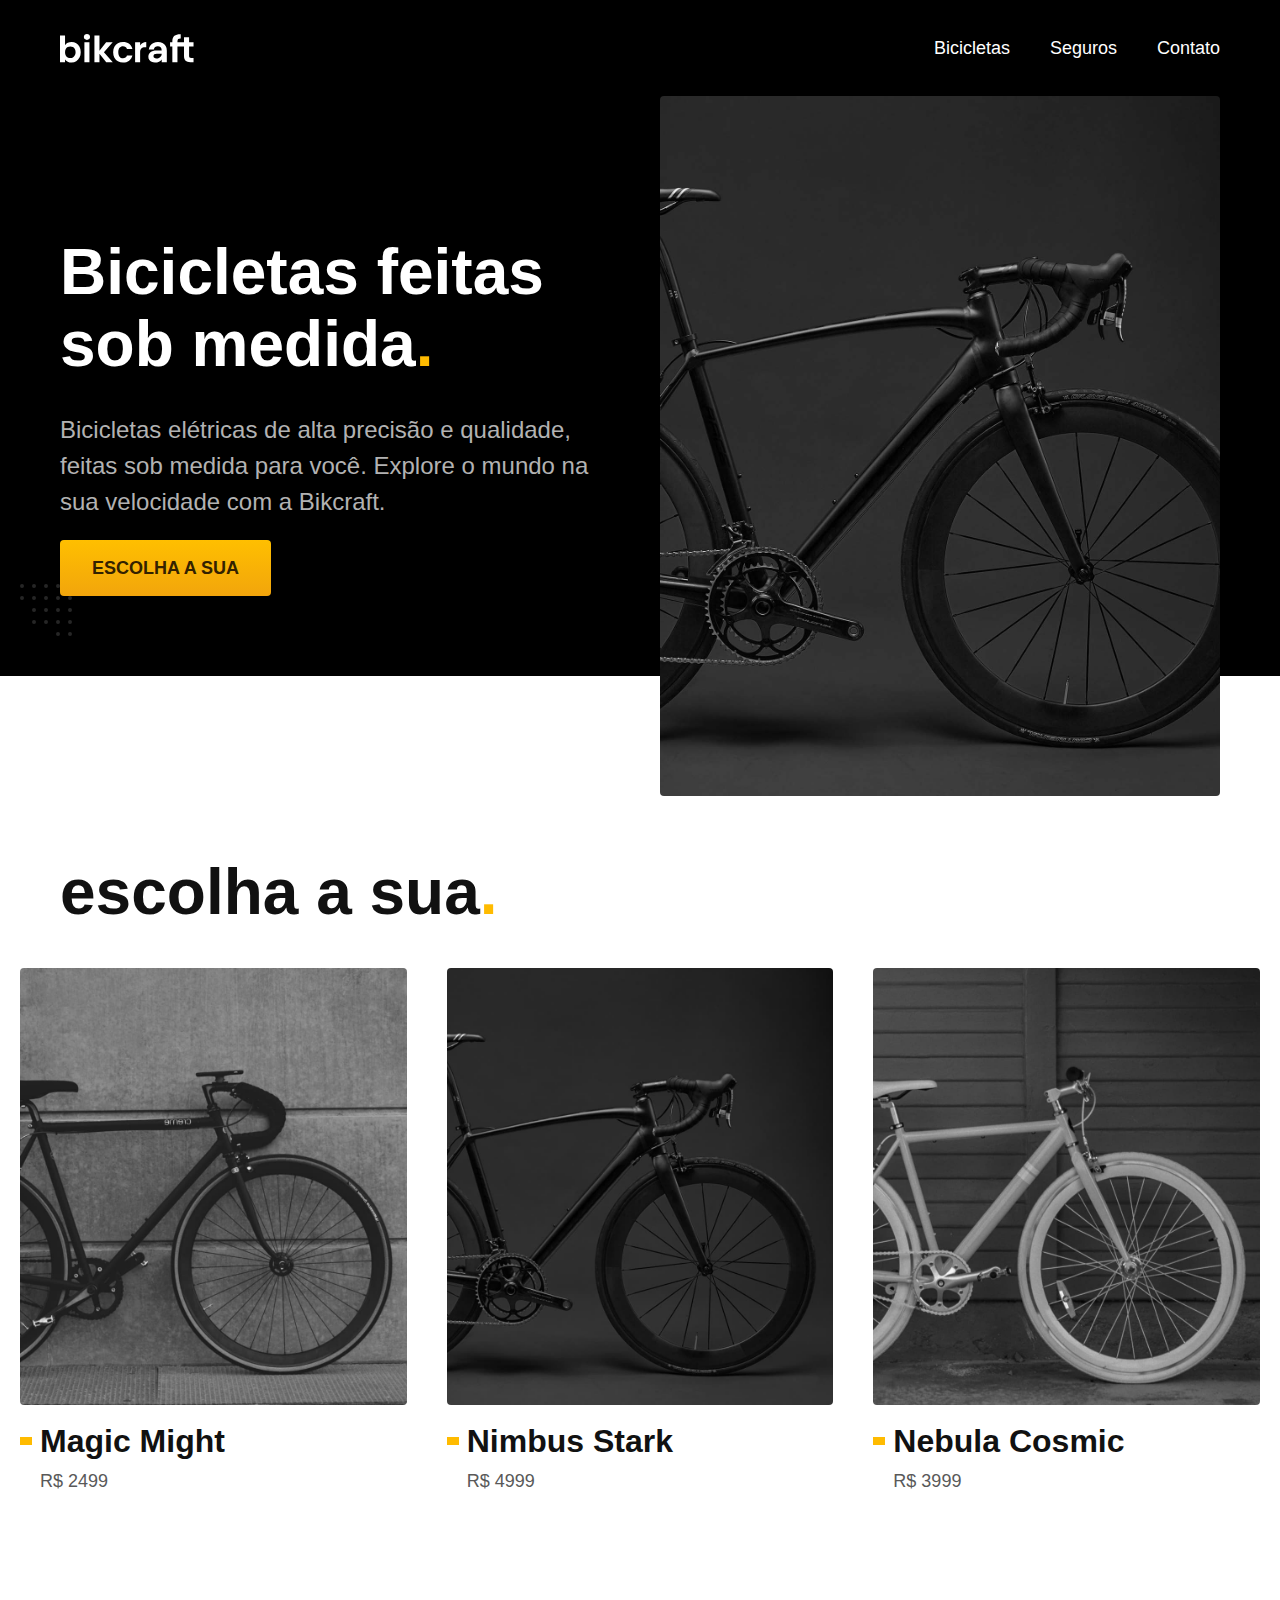
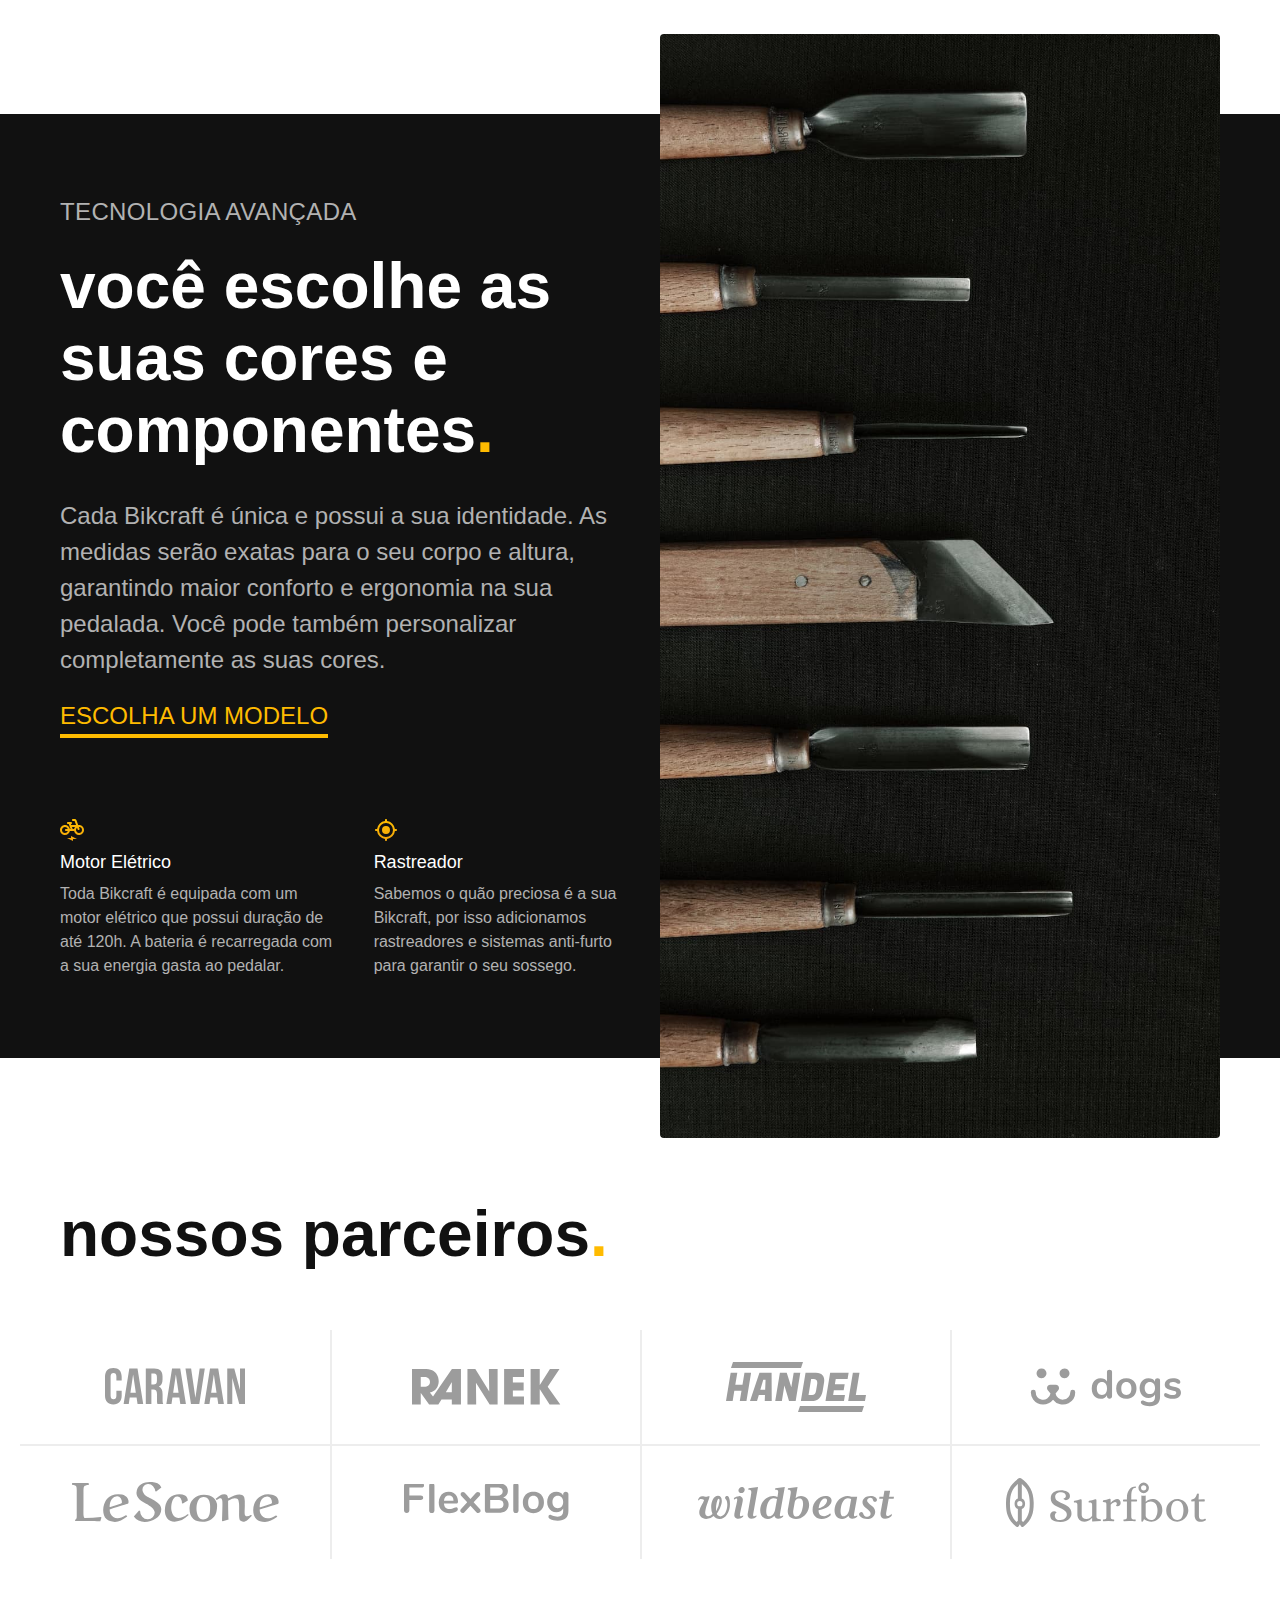
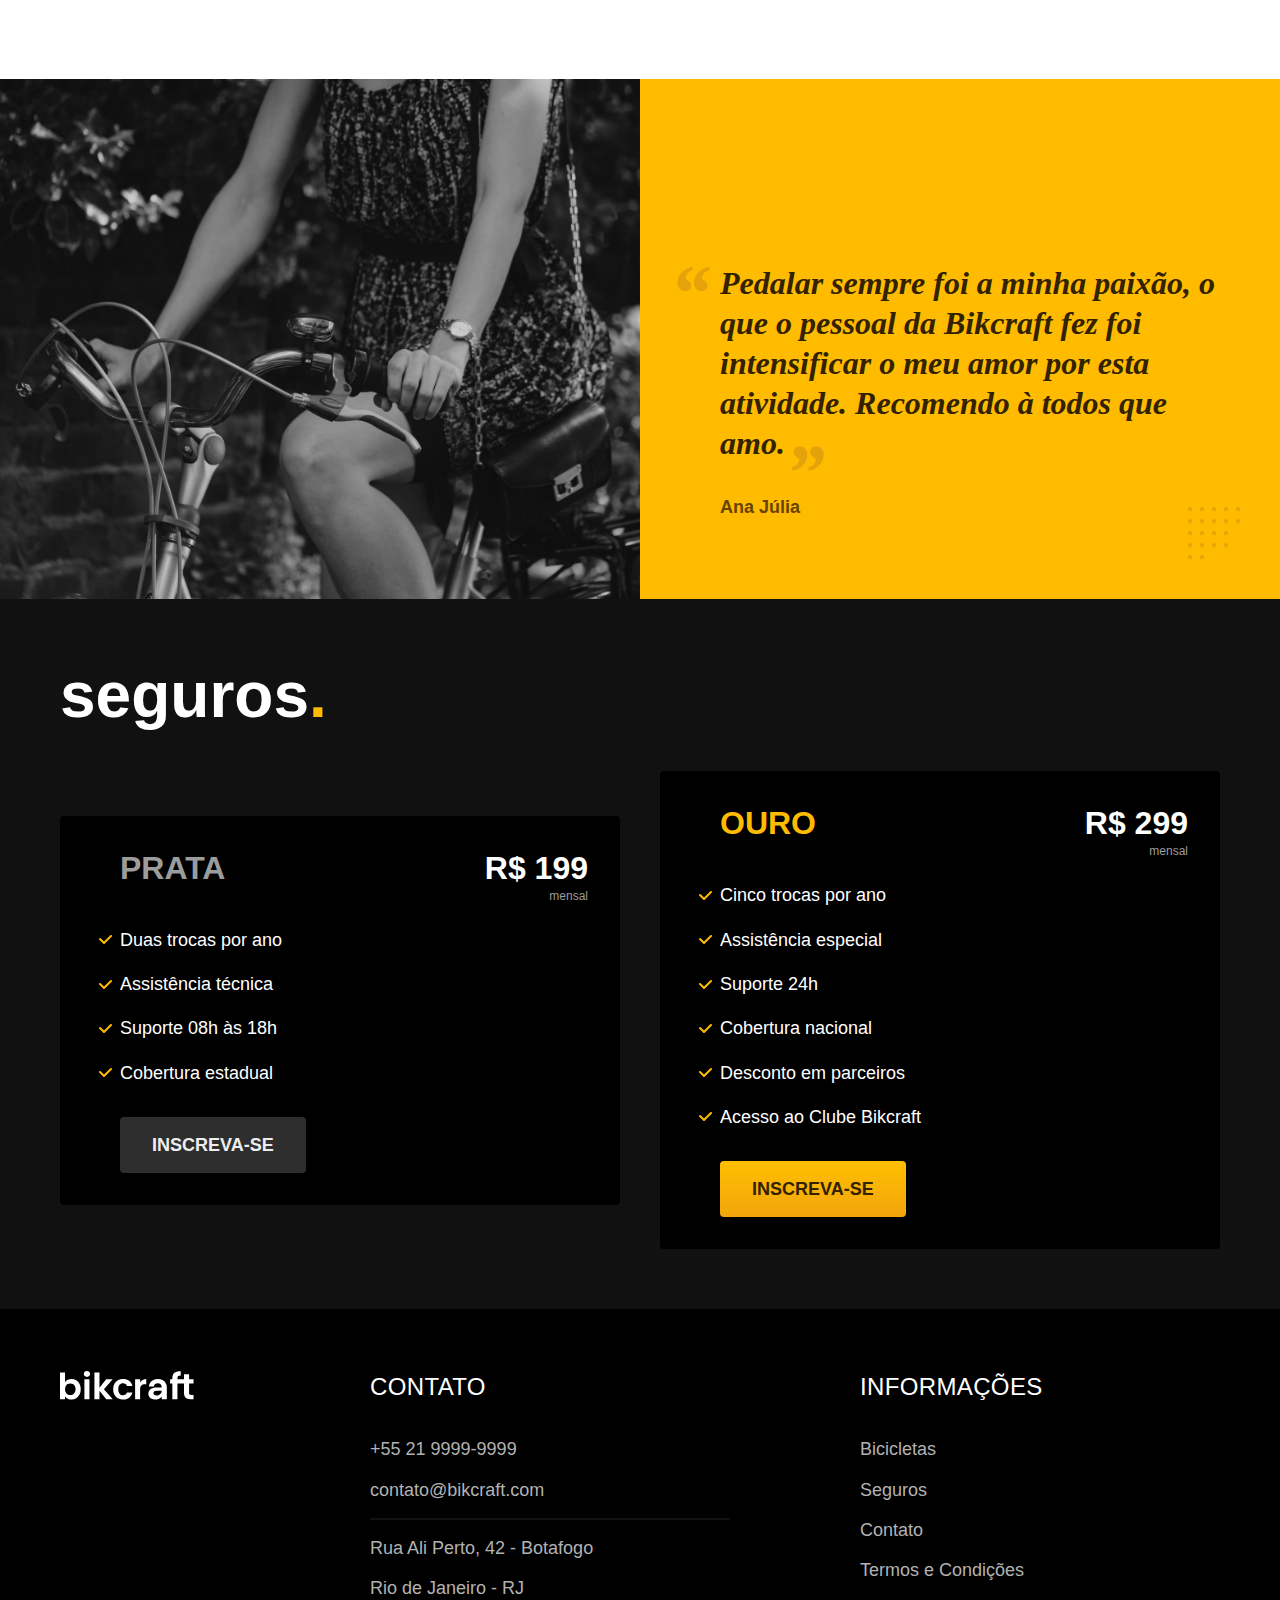
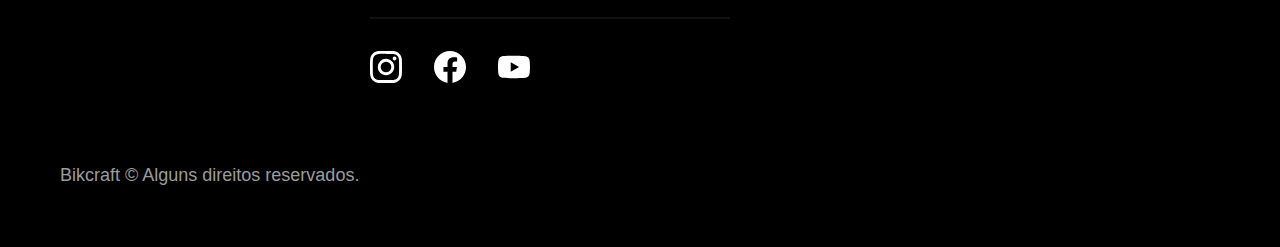
==== index.html @ 1fbd0f73 "adicionado projeto" ====
<!DOCTYPE html>
<html lang="pt-br">

<head>
  <meta charset="UTF-8">
  <meta name="viewport" content="width=device-width, initial-scale=1.0">

  <title>Bikcraft - Bicicletas Elétricas</title>
  <meta name="description" content="Bicicletas elétricas de alta precisão e qualidade, feitas sob medida para o cliente. Explore o mundo na sua velocidade com a Bikcraft.">

  <link rel="preload" href="./css/style.css" as="style">
  <link rel="stylesheet" href="./css/style.css">
</head>

<body>
  <header class="header-bg">
    <div class="header container">
      <a href="./">
        <img src="./img/bikcraft.svg" width="136" height="32" alt="Bikcraft">
      </a>

      <nav aria-label="primaria">
        <ul class="header-menu font-1-m cor-0">
          <li><a href="./bicicletas.html">Bicicletas</a></li>
          <li><a href="./seguros.html">Seguros</a></li>
          <li><a href="./contato.html">Contato</a></li>
        </ul>
      </nav>
    </div>
  </header>

  <main class="introducao-bg">
    <div class="introducao container">
      <div class="introducao-conteudo">
        <h1 class="font-1-xxl cor-0">Bicicletas feitas sob medida<span class="cor-p1">.</span></h1>
        <p class="font-2-l cor-5">Bicicletas elétricas de alta precisão e qualidade, feitas sob medida para você. Explore o mundo na sua velocidade com a Bikcraft.</p>
        <a class="botao" href="./bicicletas.html">Escolha a sua</a>
      </div>
      <picture>
        <source media="(max-width: 800px)" srcset="./img/bicicletas/nimbus.jpg">
        <img src="./img/fotos/introducao.jpg" width="1280" height="1600" alt="Bicicleta elétrica preta.">
      </picture>
    </div>
  </main>

  <article class="bicicletas-lista">
    <h2 class="container font-1-xxl">escolha a sua<span class="cor-p1">.</span></h2>

    <ul>
      <li>
        <a href="./bicicletas/magic.html">
          <img src="./img/bicicletas/magic-home.jpg" alt="Bicicleta preta" width="920" height="1040">
          <h3 class="font-1-xl">Magic Might</h3>
          <span class="font-2-m cor-8">R$ 2499</span>
        </a>
      </li>
      <li>
        <a href="./bicicletas/nimbus.html">
          <img src="./img/bicicletas/nimbus-home.jpg" alt="Bicicleta preta" width="920" height="1040">
          <h3 class="font-1-xl">Nimbus Stark</h3>
          <span class="font-2-m cor-8">R$ 4999</span>
        </a>
      </li>
      <li>
        <a href="./bicicletas/nebula.html">
          <img src="./img/bicicletas/nebula-home.jpg" alt="Bicicleta preta" width="920" height="1040">
          <h3 class="font-1-xl">Nebula Cosmic</h3>
          <span class="font-2-m cor-8">R$ 3999</span>
        </a>
      </li>
    </ul>
  </article>

  <article class="tecnologia-bg">
    <div class="tecnologia container">
      <div class="tecnologia-conteudo">
        <span class="font-2-l-b cor-5">Tecnologia Avançada</span>
        <h2 class="font-1-xxl cor-0">você escolhe as suas cores e componentes<span class="cor-p1">.</span></h2>
        <p class="font-2-l cor-5">Cada Bikcraft é única e possui a sua identidade. As medidas serão exatas para o seu corpo e altura, garantindo maior conforto e ergonomia na sua pedalada. Você pode também personalizar completamente as suas cores.</p>
        <a class="link" href="./bicicletas.html">Escolha um modelo</a>
        <div class="tecnologia-vantagens">
          <div>
            <img src="./img/icones/eletrica.svg" width="24" height="24" alt="">
            <h3 class="font-1-m cor-0">Motor Elétrico</h3>
            <p class="font-2-s cor-5">Toda Bikcraft é equipada com um motor elétrico que possui duração de até 120h. A bateria é recarregada com a sua energia gasta ao pedalar.</p>
          </div>
          <div>
            <img src="./img/icones/rastreador.svg" width="24" height="24" alt="">
            <h3 class="font-1-m cor-0">Rastreador</h3>
            <p class="font-2-s cor-5">Sabemos o quão preciosa é a sua Bikcraft, por isso adicionamos rastreadores e sistemas anti-furto para garantir o seu sossego.</p>
          </div>
        </div>
      </div>
      <div class="tecnologia-imagem">
        <img src="./img/fotos/tecnologia.jpg" width="1200" height="1920" alt="">
      </div>
    </div>
  </article>

  <section class="parceiros" aria-label="Nossos Parceiros">
    <h2 class="container font-1-xxl">nossos parceiros<span class="cor-p1">.</span></h2>

    <ul>
      <li><img src="./img/parceiros/caravan.svg" alt="Caravan" width="140" height="38"></li>
      <li><img src="./img/parceiros/ranek.svg" alt="Ranek" width="149" height="36"></li>
      <li><img src="./img/parceiros/handel.svg" alt="Handel" width="140" height="50"></li>
      <li><img src="./img/parceiros/dogs.svg" alt="Dogs" width="152" height="39"></li>
      <li><img src="./img/parceiros/lescone.svg" alt="LeScone" width="208" height="41"></li>
      <li><img src="./img/parceiros/flexblog.svg" alt="FlexBlog" width="165" height="38"></li>
      <li><img src="./img/parceiros/wildbeast.svg" alt="Wildbeast" width="196" height="34"></li>
      <li><img src="./img/parceiros/surfbot.svg" alt="Surfbot" width="200" height="49"></li>
    </ul>
  </section>

  <section class="depoimento" aria-label="Depoimento">
    <div>
      <img src="./img/fotos/depoimento.jpg" width="1560" height="1360" alt="Pessoa pedalando uma bicicleta Bikcraft">
    </div>
    <div class="depoimento-conteudo">
      <blockquote class="font-1-xl cor-p5">
        <p>Pedalar sempre foi a minha paixão, o que o pessoal da Bikcraft fez foi intensificar o meu amor por esta atividade. Recomendo à todos que amo.</p>
      </blockquote>
      <span class="font-1-m-b cor-p4">Ana Júlia</span>
    </div>
  </section>

  <article class="seguros-bg">
    <div class="seguros container">
      <h2 class="font-1-xxl cor-0">seguros<span class="cor-p1">.</span></h2>
      <div class="seguros-item">
        <h3 class="font-1-xl cor-6">PRATA</h3>
        <span class="font-1-xl cor-0">R$ 199 <span class="font-1-xs cor-6">mensal</span></span>
        <ul class="font-2-m cor-0">
          <li>Duas trocas por ano</li>
          <li>Assistência técnica</li>
          <li>Suporte 08h às 18h</li>
          <li>Cobertura estadual</li>
        </ul>
        <a class="botao secundario" href="./orcamento.html">Inscreva-se</a>
      </div>

      <div class="seguros-item">
        <h3 class="font-1-xl cor-p1">OURO</h3>
        <span class="font-1-xl cor-0">R$ 299 <span class="font-1-xs cor-6">mensal</span></span>
        <ul class="font-2-m cor-0">
          <li>Cinco trocas por ano</li>
          <li>Assistência especial</li>
          <li>Suporte 24h</li>
          <li>Cobertura nacional</li>
          <li>Desconto em parceiros</li>
          <li>Acesso ao Clube Bikcraft</li>
        </ul>
        <a class="botao" href="./orcamento.html">Inscreva-se</a>
      </div>
    </div>
  </article>

  <footer class="footer-bg">
    <div class="footer container">
      <img src="./img/bikcraft.svg" width="136" height="32" alt="Bikcraft">
      <div class="footer-contato">
        <h3 class="font-2-l-b cor-0">Contato</h3>
        <ul class="font-2-m cor-5">
          <li><a href="tel:+552199999999">+55 21 9999-9999</a></li>
          <li><a href="mailto:contato@bikcraft.com">contato@bikcraft.com</a></li>
          <li>Rua Ali Perto, 42 - Botafogo</li>
          <li>Rio de Janeiro - RJ</li>
        </ul>
        <div class="footer-redes">
          <a href="./">
            <img src="./img/redes/instagram.svg" width="32" height="32" alt="Instagram">
          </a>
          <a href="./">
            <img src="./img/redes/facebook.svg" width="32" height="32" alt="Facebook">
          </a>
          <a href="./">
            <img src="./img/redes/youtube.svg" width="32" height="32" alt="Youtube">
          </a>
        </div>
      </div>
      <div class="footer-informacoes">
        <h3 class="font-2-l-b cor-0">Informações</h3>
        <nav>
          <ul class="font-1-m cor-5">
            <li><a href="./bicicletas.html">Bicicletas</a></li>
            <li><a href="./seguros.html">Seguros</a></li>
            <li><a href="./contato.html">Contato</a></li>
            <li><a href="./termos.html">Termos e Condições</a></li>
          </ul>
        </nav>
      </div>
      <p class="footer-copy font-2-m cor-6">Bikcraft © Alguns direitos reservados.</p>
    </div>
  </footer>
</body>

</html>
---- css/style.css ----
@import "./global/global.css";
@import "./utilidades/tipografia.css";
@import "./utilidades/cores.css";

@import "./global/header.css";
@import "./global/footer.css";

/* Utilidades */
@import "./utilidades/componentes.css";
@import "./utilidades/formulario.css";

/* Home */
@import "./home/introducao.css";
@import "./home/tecnologia.css";
@import "./home/parceiros.css";
@import "./home/depoimento.css";

/* Bicicletas */
@import "./bicicletas/bicicletas-lista.css";
@import "./bicicletas/bicicletas.css";

/* Bicicleta */
@import "./bicicleta/bicicleta.css";
@import "./bicicleta/seguro.css";

/* Seguros */
@import "./seguros/seguros.css";
@import "./seguros/vantagens.css";
@import "./seguros/perguntas.css";

/* Contato */
@import "./contato/contato.css";
@import "./contato/lojas.css";

/* Contato */
@import "./orcamento/orcamento.css";

/* Termos */
@import "./termos/termos.css";
---- css/style.css ----
@import "./global/global.css";
@import "./utilidades/tipografia.css";
@import "./utilidades/cores.css";

@import "./global/header.css";
@import "./global/footer.css";

/* Utilidades */
@import "./utilidades/componentes.css";
@import "./utilidades/formulario.css";

/* Home */
@import "./home/introducao.css";
@import "./home/tecnologia.css";
@import "./home/parceiros.css";
@import "./home/depoimento.css";

/* Bicicletas */
@import "./bicicletas/bicicletas-lista.css";
@import "./bicicletas/bicicletas.css";

/* Bicicleta */
@import "./bicicleta/bicicleta.css";
@import "./bicicleta/seguro.css";

/* Seguros */
@import "./seguros/seguros.css";
@import "./seguros/vantagens.css";
@import "./seguros/perguntas.css";

/* Contato */
@import "./contato/contato.css";
@import "./contato/lojas.css";

/* Contato */
@import "./orcamento/orcamento.css";

/* Termos */
@import "./termos/termos.css";
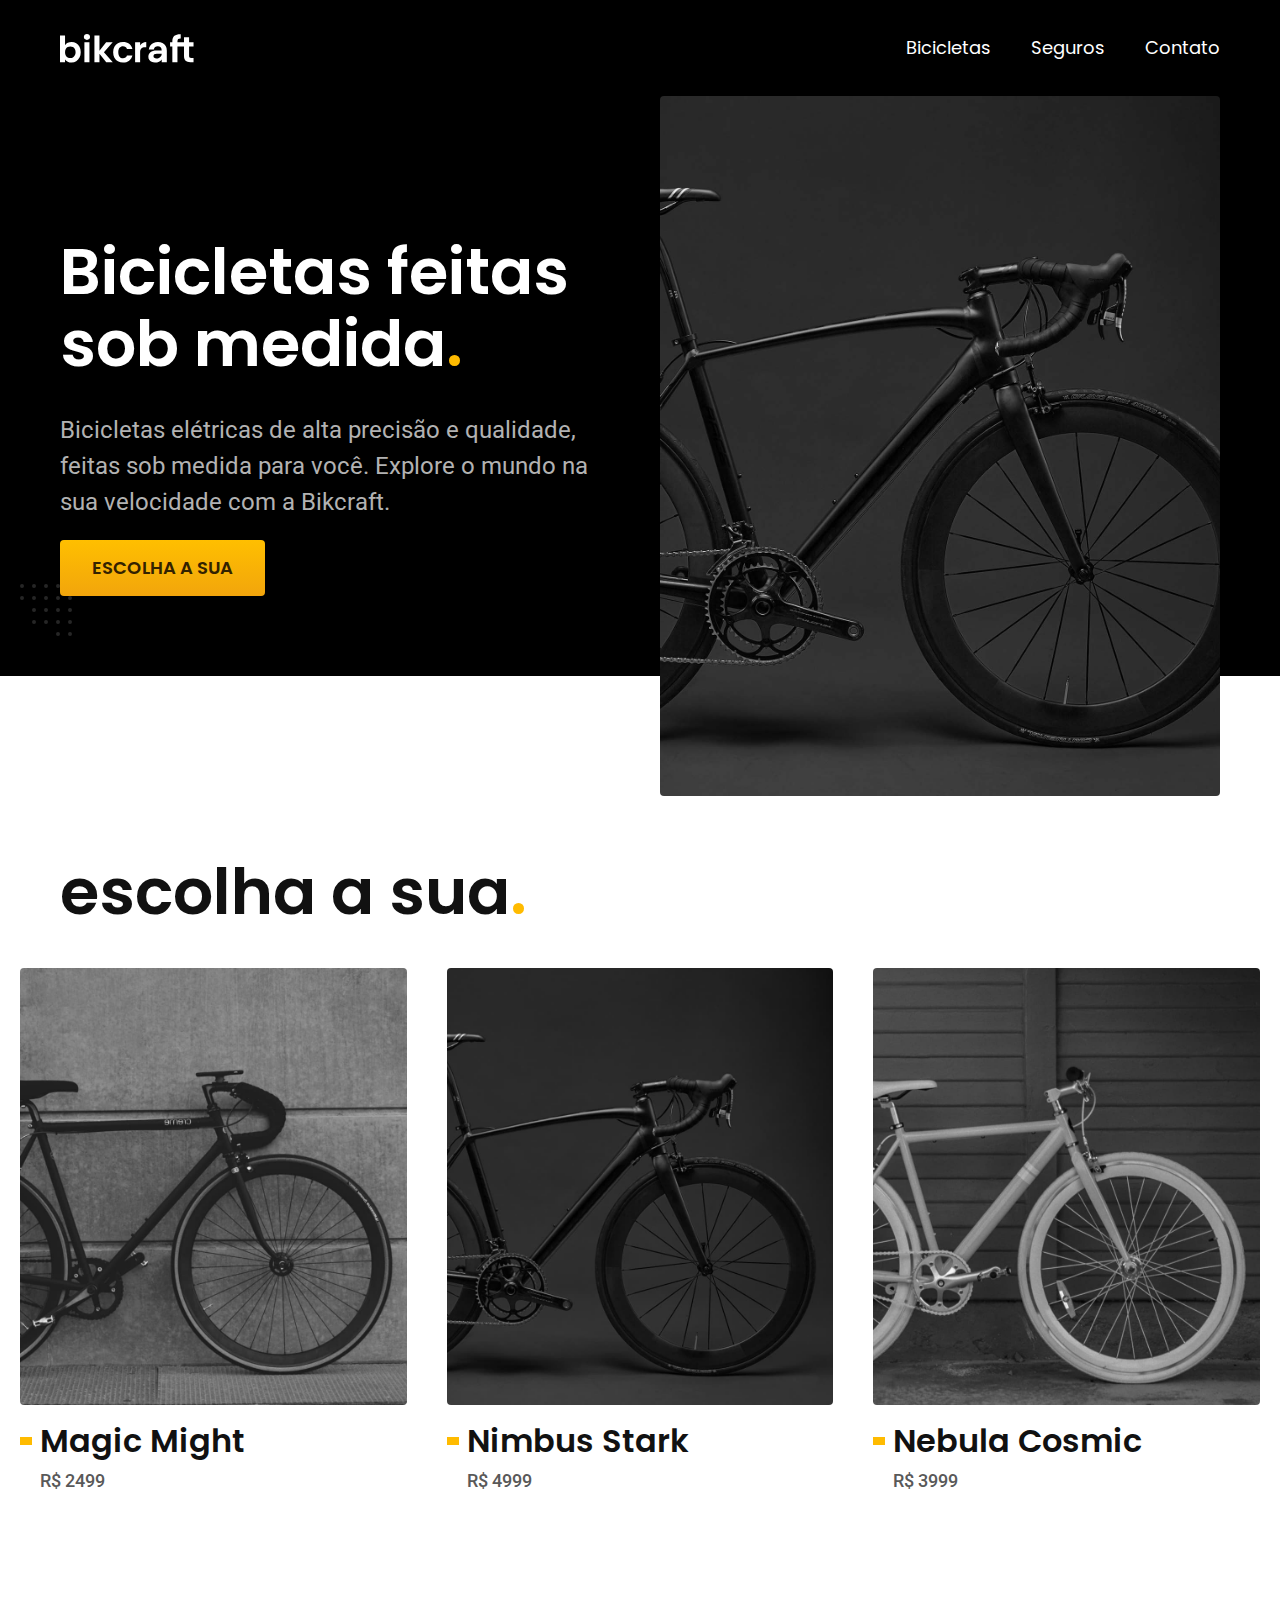
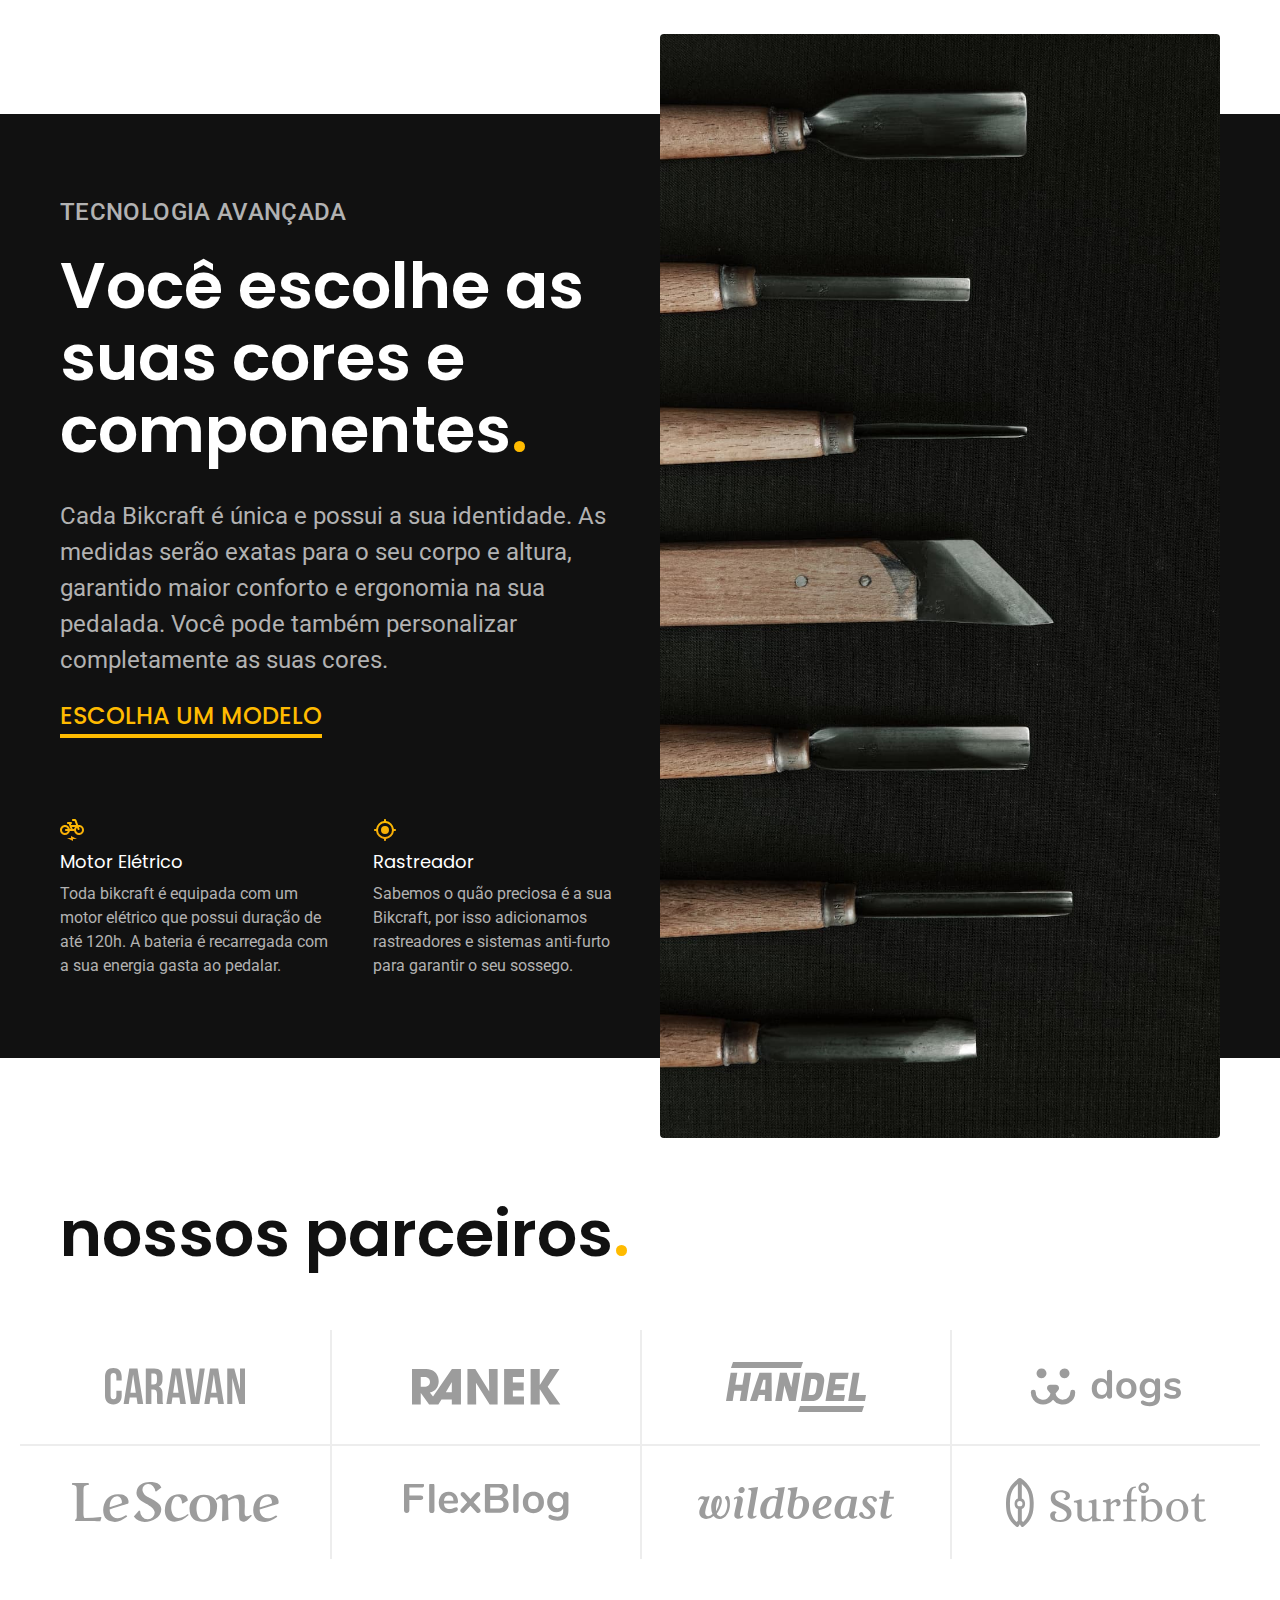
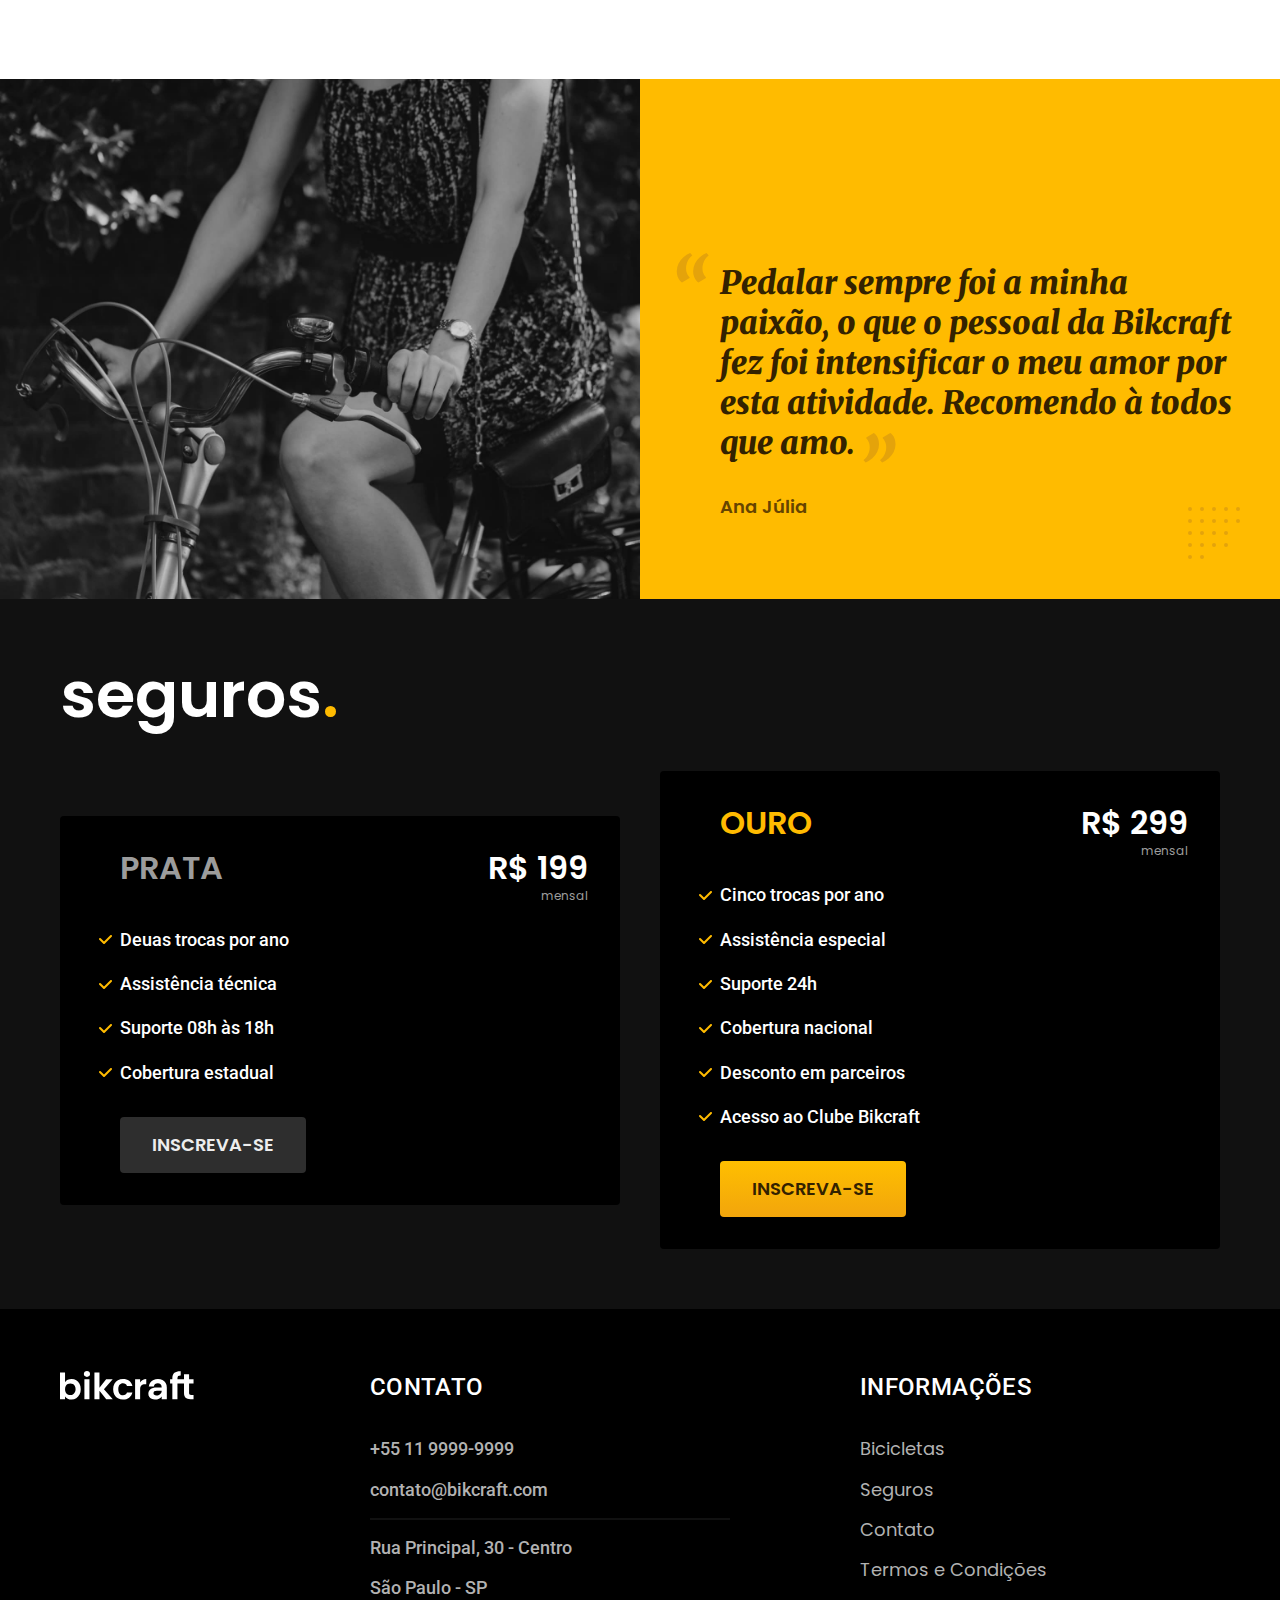
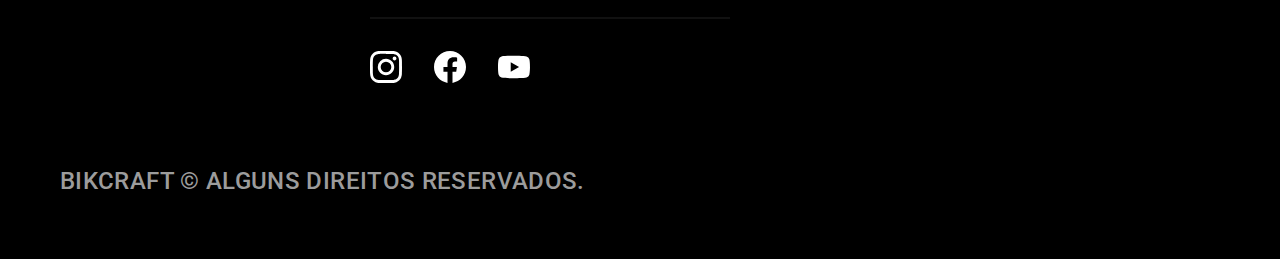
==== commit 881c96af: "adicionado comentarios no projeto" ====
--- a/index.html
+++ b/index.html
@@ -4,10 +4,12 @@
 <head>
   <meta charset="UTF-8">
   <meta name="viewport" content="width=device-width, initial-scale=1.0">
-
+  <link rel="preconnect" href="https://fonts.googleapis.com">
+  <link rel="preconnect" href="https://fonts.gstatic.com" crossorigin>
+  <link href="https://fonts.googleapis.com/css2?family=Merriweather:ital,wght@1,900&family=Poppins:wght@400;600&family=Roboto:wght@400;500&display=swap" rel="stylesheet">
   <title>Bikcraft - Bicicletas Elétricas</title>
-  <meta name="description" content="Bicicletas elétricas de alta precisão e qualidade, feitas sob medida para o cliente. Explore o mundo na sua velocidade com a Bikcraft.">
-
+  <meta name="description" content="Bicicletas elétricas de alta precisão e qualidade,  feitas sob medida para o cliente. Explore o mundo na sua velocidade com a Bikcraft.">
+  <!-- tag a baixo informa prioridade para que o estilo da página seja carregodo -->
   <link rel="preload" href="./css/style.css" as="style">
   <link rel="stylesheet" href="./css/style.css">
 </head>
@@ -45,25 +47,24 @@
 
   <article class="bicicletas-lista">
     <h2 class="container font-1-xxl">escolha a sua<span class="cor-p1">.</span></h2>
-
     <ul>
       <li>
         <a href="./bicicletas/magic.html">
-          <img src="./img/bicicletas/magic-home.jpg" alt="Bicicleta preta" width="920" height="1040">
+          <img src="./img/bicicletas/magic-home.jpg" width="920" height="1040" alt="Bicicleta preta">
           <h3 class="font-1-xl">Magic Might</h3>
           <span class="font-2-m cor-8">R$ 2499</span>
         </a>
       </li>
       <li>
         <a href="./bicicletas/nimbus.html">
-          <img src="./img/bicicletas/nimbus-home.jpg" alt="Bicicleta preta" width="920" height="1040">
+          <img src="./img/bicicletas/nimbus-home.jpg" width="920" height="1040" alt="Bicicleta preta">
           <h3 class="font-1-xl">Nimbus Stark</h3>
           <span class="font-2-m cor-8">R$ 4999</span>
         </a>
       </li>
       <li>
         <a href="./bicicletas/nebula.html">
-          <img src="./img/bicicletas/nebula-home.jpg" alt="Bicicleta preta" width="920" height="1040">
+          <img src="./img/bicicletas/nebula-home.jpg" width="920" height="1040" alt="Bicicleta preta">
           <h3 class="font-1-xl">Nebula Cosmic</h3>
           <span class="font-2-m cor-8">R$ 3999</span>
         </a>
@@ -74,15 +75,15 @@
   <article class="tecnologia-bg">
     <div class="tecnologia container">
       <div class="tecnologia-conteudo">
-        <span class="font-2-l-b cor-5">Tecnologia Avançada</span>
-        <h2 class="font-1-xxl cor-0">você escolhe as suas cores e componentes<span class="cor-p1">.</span></h2>
-        <p class="font-2-l cor-5">Cada Bikcraft é única e possui a sua identidade. As medidas serão exatas para o seu corpo e altura, garantindo maior conforto e ergonomia na sua pedalada. Você pode também personalizar completamente as suas cores.</p>
+        <span class="font-2-l-b cor-5">tecnologia Avançada</span>
+        <h2 class="font-1-xxl cor-0">Você escolhe as suas cores e componentes<span class="cor-p1">.</span></h2>
+        <p class="font-2-l cor-5">Cada Bikcraft é única e possui a sua identidade. As medidas serão exatas para o seu corpo e altura, garantido maior conforto e ergonomia na sua pedalada. Você pode também personalizar completamente as suas cores.</p>
         <a class="link" href="./bicicletas.html">Escolha um modelo</a>
         <div class="tecnologia-vantagens">
           <div>
             <img src="./img/icones/eletrica.svg" width="24" height="24" alt="">
             <h3 class="font-1-m cor-0">Motor Elétrico</h3>
-            <p class="font-2-s cor-5">Toda Bikcraft é equipada com um motor elétrico que possui duração de até 120h. A bateria é recarregada com a sua energia gasta ao pedalar.</p>
+            <p class="font-2-s cor-5">Toda bikcraft é equipada com um motor elétrico que possui duração de até 120h. A bateria é recarregada com a sua energia gasta ao pedalar.</p>
           </div>
           <div>
             <img src="./img/icones/rastreador.svg" width="24" height="24" alt="">
@@ -101,24 +102,26 @@
     <h2 class="container font-1-xxl">nossos parceiros<span class="cor-p1">.</span></h2>
 
     <ul>
-      <li><img src="./img/parceiros/caravan.svg" alt="Caravan" width="140" height="38"></li>
-      <li><img src="./img/parceiros/ranek.svg" alt="Ranek" width="149" height="36"></li>
-      <li><img src="./img/parceiros/handel.svg" alt="Handel" width="140" height="50"></li>
-      <li><img src="./img/parceiros/dogs.svg" alt="Dogs" width="152" height="39"></li>
-      <li><img src="./img/parceiros/lescone.svg" alt="LeScone" width="208" height="41"></li>
-      <li><img src="./img/parceiros/flexblog.svg" alt="FlexBlog" width="165" height="38"></li>
-      <li><img src="./img/parceiros/wildbeast.svg" alt="Wildbeast" width="196" height="34"></li>
-      <li><img src="./img/parceiros/surfbot.svg" alt="Surfbot" width="200" height="49"></li>
+      <li><img src="./img/parceiros/caravan.svg" width="140" height="38" alt="caravan"></li>
+      <li><img src="./img/parceiros/ranek.svg" width="149" height="36" alt="ranek"></li>
+      <li><img src="./img/parceiros/handel.svg" width="140" height="50" alt="handel"></li>
+      <li><img src="./img/parceiros/dogs.svg" width="152" height="39" alt="dogs"></li>
+      <li><img src="./img/parceiros/lescone.svg" width="208" height="41"  alt="lescone"></li>
+      <li><img src="./img/parceiros/flexblog.svg" width="165" height="38"  alt="flexblog"></li>
+      <li><img src="./img/parceiros/wildbeast.svg" width="196" height="34"  alt="wildbeast"></li>
+      <li><img src="./img/parceiros/surfbot.svg" width="200" height="49"  alt="surfbot"></li>
     </ul>
   </section>
 
   <section class="depoimento" aria-label="Depoimento">
     <div>
-      <img src="./img/fotos/depoimento.jpg" width="1560" height="1360" alt="Pessoa pedalando uma bicicleta Bikcraft">
+      <img src="./img/fotos/depoimento.jpg" width="1560" height="1360" alt="Pessoa pedalando uma Bicicleta Bikcraft">
     </div>
     <div class="depoimento-conteudo">
       <blockquote class="font-1-xl cor-p5">
-        <p>Pedalar sempre foi a minha paixão, o que o pessoal da Bikcraft fez foi intensificar o meu amor por esta atividade. Recomendo à todos que amo.</p>
+        <p>Pedalar sempre foi a minha paixão, o que o pessoal da Bikcraft fez foi intensificar o meu amor por esta atividade.
+          Recomendo à todos que amo.
+        </p>
       </blockquote>
       <span class="font-1-m-b cor-p4">Ana Júlia</span>
     </div>
@@ -131,7 +134,7 @@
         <h3 class="font-1-xl cor-6">PRATA</h3>
         <span class="font-1-xl cor-0">R$ 199 <span class="font-1-xs cor-6">mensal</span></span>
         <ul class="font-2-m cor-0">
-          <li>Duas trocas por ano</li>
+          <li>Deuas trocas por ano</li>
           <li>Assistência técnica</li>
           <li>Suporte 08h às 18h</li>
           <li>Cobertura estadual</li>
@@ -161,14 +164,14 @@
       <div class="footer-contato">
         <h3 class="font-2-l-b cor-0">Contato</h3>
         <ul class="font-2-m cor-5">
-          <li><a href="tel:+552199999999">+55 21 9999-9999</a></li>
+          <li><a href="tel:+551199999999">+55 11 9999-9999</a></li>
           <li><a href="mailto:contato@bikcraft.com">contato@bikcraft.com</a></li>
-          <li>Rua Ali Perto, 42 - Botafogo</li>
-          <li>Rio de Janeiro - RJ</li>
+          <li>Rua Principal, 30 - Centro</li>
+          <li>São Paulo - SP</li>
         </ul>
         <div class="footer-redes">
           <a href="./">
-            <img src="./img/redes/instagram.svg" width="32" height="32" alt="Instagram">
+            <img src="./img/redes/instagram.svg" width="32" height="32" alt="instagram">
           </a>
           <a href="./">
             <img src="./img/redes/facebook.svg" width="32" height="32" alt="Facebook">
@@ -189,7 +192,7 @@
           </ul>
         </nav>
       </div>
-      <p class="footer-copy font-2-m cor-6">Bikcraft © Alguns direitos reservados.</p>
+      <p class="footer-copy font-2-l-b cor-6">Bikcraft © Alguns direitos reservados.</p>
     </div>
   </footer>
 </body>
--- a/css/style.css
+++ b/css/style.css
@@ -32,8 +32,8 @@
 @import "./contato/contato.css";
 @import "./contato/lojas.css";
 
-/* Contato */
+/* Orçamento */
 @import "./orcamento/orcamento.css";
 
 /* Termos */
-@import "./termos/termos.css";
+@import "./termos/termos.css";--- a/css/style.css
+++ b/css/style.css
@@ -32,8 +32,8 @@
 @import "./contato/contato.css";
 @import "./contato/lojas.css";
 
-/* Contato */
+/* Orçamento */
 @import "./orcamento/orcamento.css";
 
 /* Termos */
-@import "./termos/termos.css";
+@import "./termos/termos.css";